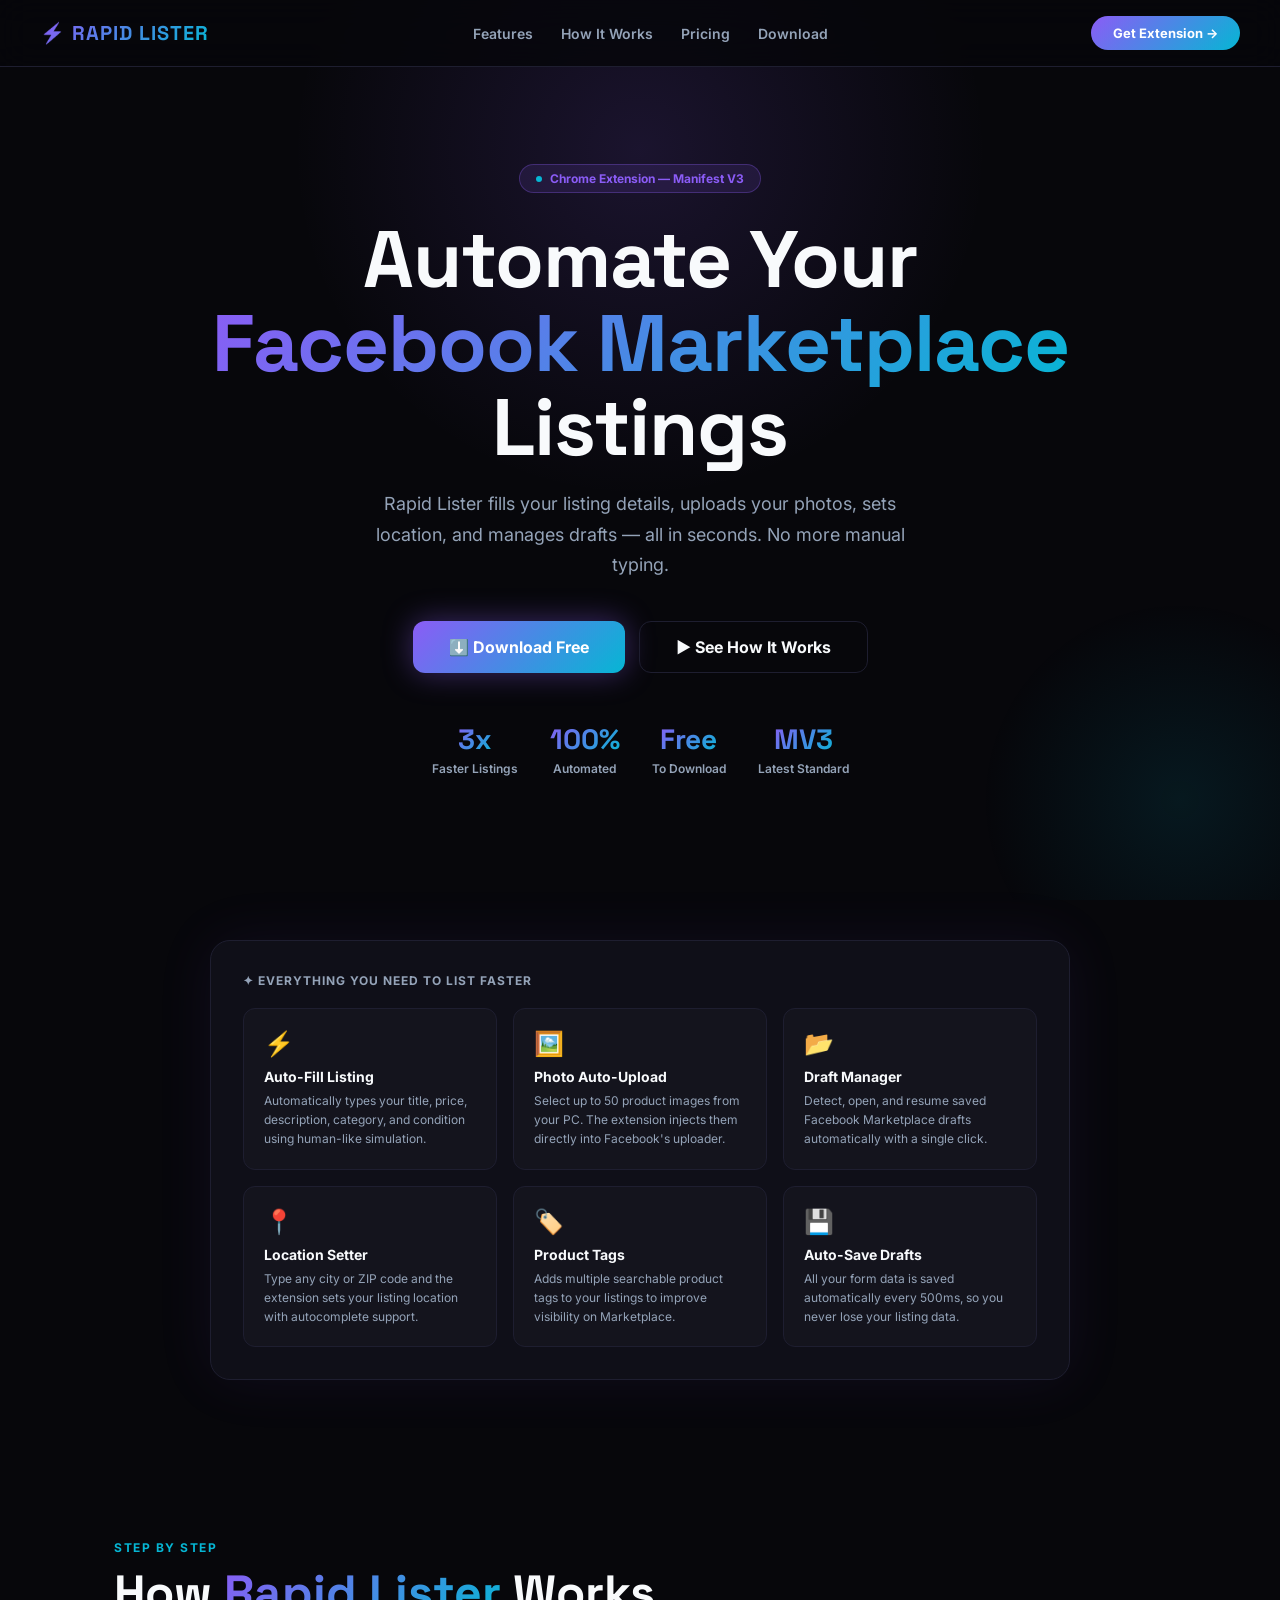
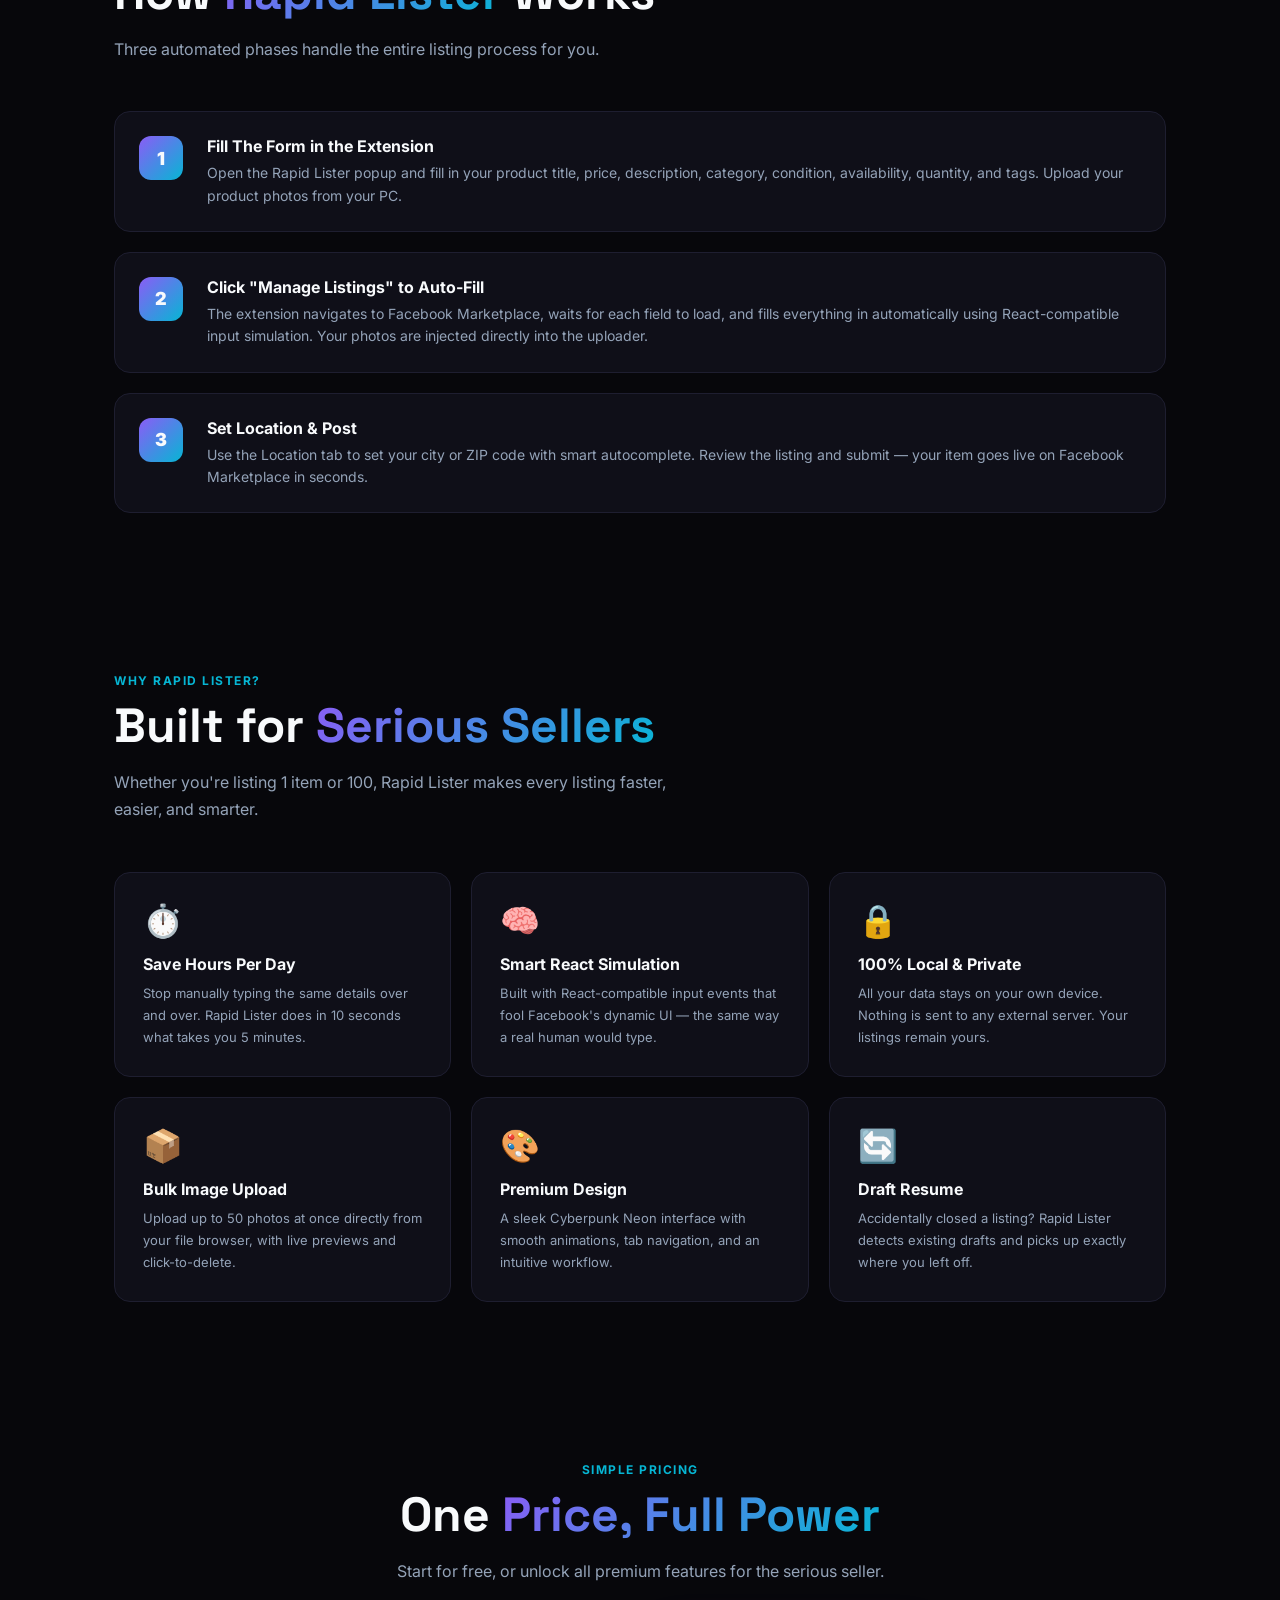
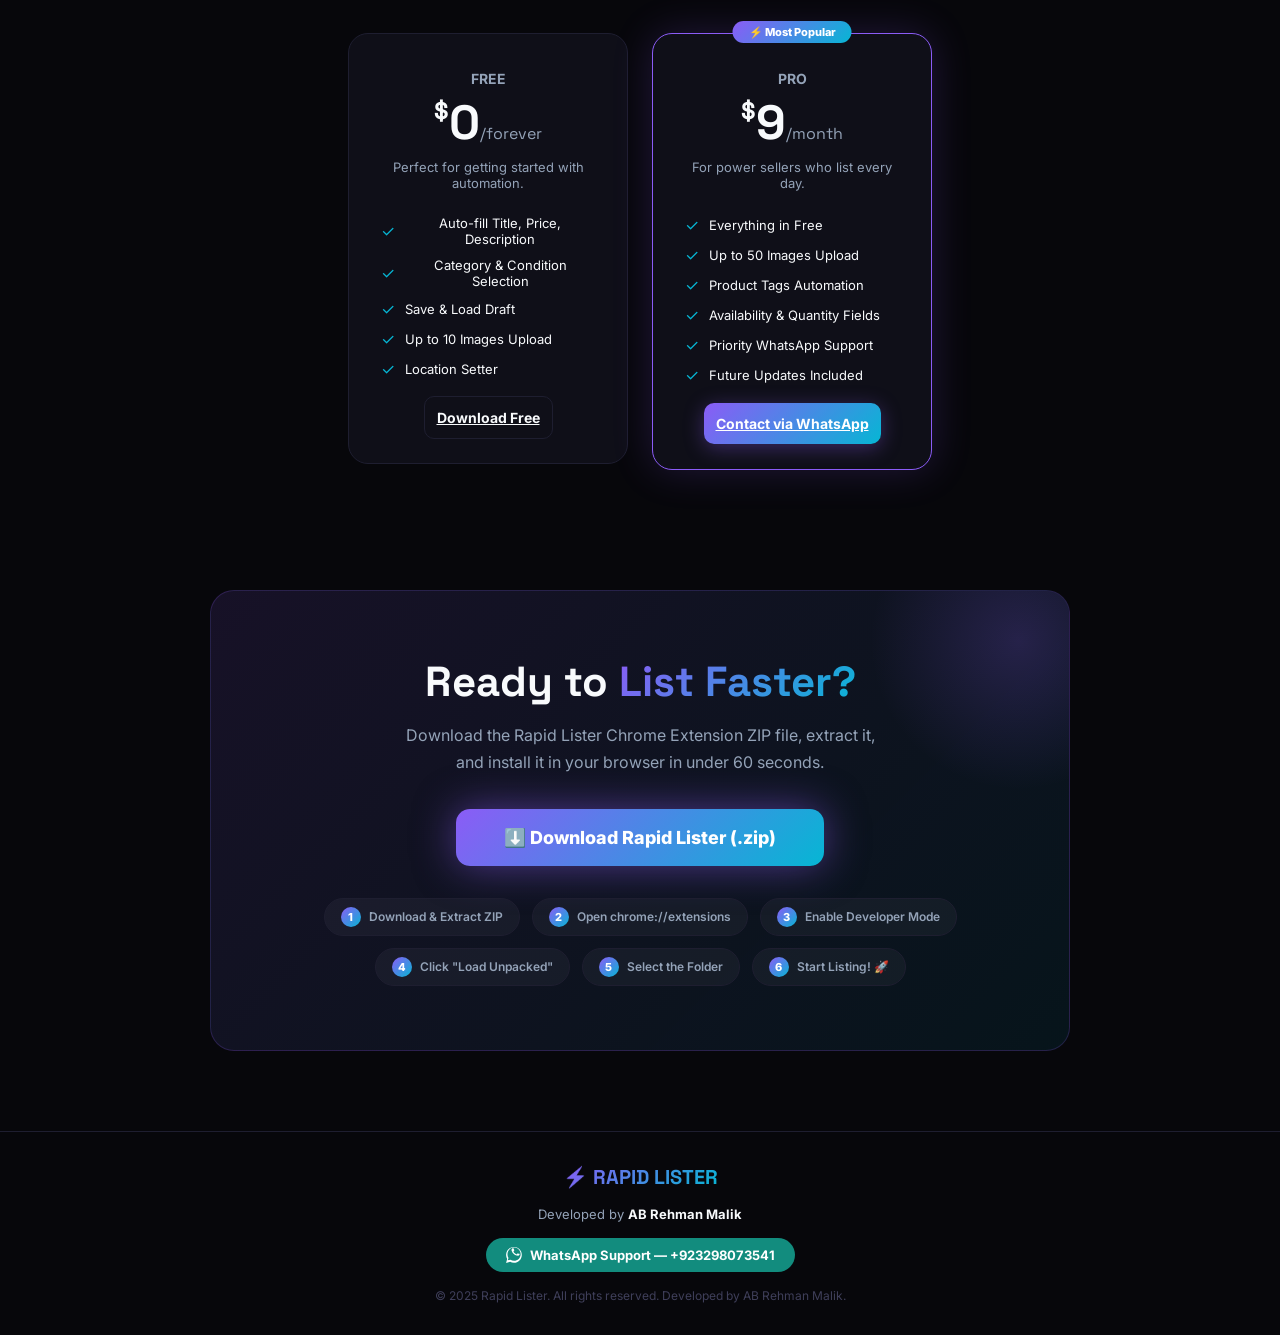
==== index.html @ e914347d "Add files via upload" ====
<!DOCTYPE html>
<html lang="en">
<head>
  <meta charset="UTF-8" />
  <meta name="viewport" content="width=device-width, initial-scale=1.0"/>
  <title>Rapid Lister – FB Marketplace Automation Extension</title>
  <meta name="description" content="Rapid Lister automates Facebook Marketplace listing creation. Fill, post, and manage listings in seconds with our powerful Chrome Extension.">
  <link rel="preconnect" href="https://fonts.googleapis.com">
  <link href="https://fonts.googleapis.com/css2?family=Inter:wght@400;600;700;900&family=Space+Grotesk:wght@400;600;700&display=swap" rel="stylesheet">
  <style>
    :root {
      --bg: #07070b;
      --card: #0f0f18;
      --border: #1e1e30;
      --violet: #8b5cf6;
      --cyan: #06b6d4;
      --red: #ef4444;
      --text: #f8fafc;
      --muted: #94a3b8;
    }
    * { margin: 0; padding: 0; box-sizing: border-box; }
    html { scroll-behavior: smooth; }
    body {
      font-family: 'Inter', sans-serif;
      background: var(--bg);
      color: var(--text);
      overflow-x: hidden;
    }

    /* ── NAV ── */
    nav {
      position: fixed; top: 0; left: 0; right: 0; z-index: 100;
      display: flex; align-items: center; justify-content: space-between;
      padding: 16px 40px;
      background: rgba(7,7,11,0.85);
      backdrop-filter: blur(16px);
      border-bottom: 1px solid var(--border);
    }
    .nav-logo {
      font-family: 'Space Grotesk', sans-serif;
      font-weight: 900; font-size: 20px;
      background: linear-gradient(135deg, var(--violet), var(--cyan));
      -webkit-background-clip: text; -webkit-text-fill-color: transparent;
      letter-spacing: 1px;
    }
    .nav-links { display: flex; gap: 28px; list-style: none; }
    .nav-links a {
      text-decoration: none; color: var(--muted); font-size: 14px; font-weight: 600;
      transition: color .2s;
    }
    .nav-links a:hover { color: var(--text); }
    .nav-cta {
      padding: 9px 22px; border-radius: 20px; font-size: 13px; font-weight: 700;
      background: linear-gradient(135deg, var(--violet), var(--cyan));
      color: #fff; text-decoration: none; border: none; cursor: pointer;
      transition: filter .2s, transform .1s;
    }
    .nav-cta:hover { filter: brightness(1.15); transform: scale(1.02); }

    /* ── HERO ── */
    .hero {
      min-height: 100vh;
      display: flex; flex-direction: column; align-items: center; justify-content: center;
      text-align: center; padding: 120px 24px 80px;
      position: relative; overflow: hidden;
    }
    .hero::before {
      content: '';
      position: absolute; top: -200px; left: 50%; transform: translateX(-50%);
      width: 700px; height: 700px;
      background: radial-gradient(circle, rgba(139,92,246,0.15) 0%, transparent 70%);
      pointer-events: none;
    }
    .hero::after {
      content: '';
      position: absolute; bottom: -100px; right: -100px;
      width: 400px; height: 400px;
      background: radial-gradient(circle, rgba(6,182,212,0.1) 0%, transparent 70%);
      pointer-events: none;
    }
    .badge {
      display: inline-flex; align-items: center; gap: 8px;
      background: rgba(139,92,246,0.12); border: 1px solid rgba(139,92,246,0.3);
      border-radius: 20px; padding: 6px 16px; font-size: 12px; font-weight: 700;
      color: var(--violet); margin-bottom: 24px;
      animation: fadeInDown .6s ease both;
    }
    .badge span { display: inline-block; width: 6px; height: 6px; border-radius: 50%; background: var(--cyan); animation: pulse 1.5s infinite; }
    .hero h1 {
      font-family: 'Space Grotesk', sans-serif;
      font-size: clamp(42px, 7vw, 80px);
      font-weight: 900; line-height: 1.05;
      letter-spacing: -1px;
      animation: fadeInUp .7s ease .1s both;
    }
    .hero h1 span {
      background: linear-gradient(135deg, var(--violet), var(--cyan));
      -webkit-background-clip: text; -webkit-text-fill-color: transparent;
    }
    .hero p {
      max-width: 560px; margin: 20px auto 0;
      font-size: 18px; color: var(--muted); line-height: 1.7;
      animation: fadeInUp .7s ease .2s both;
    }
    .hero-btns {
      display: flex; gap: 14px; margin-top: 40px; flex-wrap: wrap; justify-content: center;
      animation: fadeInUp .7s ease .3s both;
    }
    .btn-primary {
      display: inline-flex; align-items: center; gap: 10px;
      padding: 15px 36px; border-radius: 12px; font-size: 16px; font-weight: 700;
      background: linear-gradient(135deg, var(--violet), var(--cyan));
      color: #fff; text-decoration: none; border: none; cursor: pointer;
      box-shadow: 0 0 30px rgba(139,92,246,0.4);
      transition: filter .2s, transform .15s, box-shadow .2s;
    }
    .btn-primary:hover {
      filter: brightness(1.1); transform: translateY(-2px);
      box-shadow: 0 0 50px rgba(139,92,246,0.6);
    }
    .btn-outline {
      display: inline-flex; align-items: center; gap: 8px;
      padding: 15px 36px; border-radius: 12px; font-size: 16px; font-weight: 700;
      border: 1px solid var(--border); color: var(--text);
      text-decoration: none; background: transparent; cursor: pointer;
      transition: border-color .2s, background .2s;
    }
    .btn-outline:hover { border-color: var(--violet); background: rgba(139,92,246,0.06); }
    .hero-meta {
      display: flex; gap: 32px; margin-top: 48px; flex-wrap: wrap; justify-content: center;
      animation: fadeInUp .7s ease .4s both;
    }
    .hero-meta-item { display: flex; flex-direction: column; align-items: center; gap: 4px; }
    .hero-meta-num {
      font-family: 'Space Grotesk', sans-serif;
      font-size: 28px; font-weight: 900;
      background: linear-gradient(135deg, var(--violet), var(--cyan));
      -webkit-background-clip: text; -webkit-text-fill-color: transparent;
    }
    .hero-meta-label { font-size: 12px; color: var(--muted); font-weight: 600; }

    /* ── EXTENSION PREVIEW ── */
    .preview-section {
      padding: 40px 24px 80px; display: flex; justify-content: center;
    }
    .preview-card {
      background: var(--card); border: 1px solid var(--border);
      border-radius: 20px; padding: 32px; max-width: 860px; width: 100%;
      box-shadow: 0 0 60px rgba(139,92,246,0.08);
    }
    .preview-label {
      font-size: 12px; font-weight: 700; color: var(--muted);
      text-transform: uppercase; letter-spacing: 1px; margin-bottom: 20px;
    }
    .features-grid {
      display: grid; grid-template-columns: repeat(auto-fit, minmax(220px, 1fr)); gap: 16px;
    }
    .feat-card {
      background: rgba(255,255,255,0.02); border: 1px solid var(--border);
      border-radius: 12px; padding: 20px;
      transition: border-color .2s, background .2s;
    }
    .feat-card:hover { border-color: var(--violet); background: rgba(139,92,246,0.04); }
    .feat-icon { font-size: 24px; margin-bottom: 10px; }
    .feat-title { font-weight: 700; font-size: 14px; margin-bottom: 6px; }
    .feat-desc { font-size: 12px; color: var(--muted); line-height: 1.6; }

    /* ── SECTION WRAPPER ── */
    section { padding: 80px 24px; max-width: 1100px; margin: 0 auto; }
    .section-tag {
      font-size: 12px; font-weight: 700; text-transform: uppercase;
      letter-spacing: 1.5px; color: var(--cyan); margin-bottom: 12px;
    }
    .section-title {
      font-family: 'Space Grotesk', sans-serif;
      font-size: clamp(28px, 4vw, 48px); font-weight: 900; line-height: 1.1;
      margin-bottom: 16px;
    }
    .section-title span {
      background: linear-gradient(135deg, var(--violet), var(--cyan));
      -webkit-background-clip: text; -webkit-text-fill-color: transparent;
    }
    .section-sub { color: var(--muted); font-size: 16px; line-height: 1.7; max-width: 560px; }

    /* ── HOW IT WORKS ── */
    .steps { display: flex; flex-direction: column; gap: 20px; margin-top: 48px; }
    .step {
      display: flex; gap: 24px; align-items: flex-start;
      background: var(--card); border: 1px solid var(--border);
      border-radius: 16px; padding: 24px;
      transition: border-color .2s;
    }
    .step:hover { border-color: var(--cyan); }
    .step-num {
      width: 44px; height: 44px; border-radius: 12px; flex-shrink: 0;
      background: linear-gradient(135deg, var(--violet), var(--cyan));
      display: flex; align-items: center; justify-content: center;
      font-weight: 900; font-size: 18px;
    }
    .step-info h3 { font-weight: 700; font-size: 16px; margin-bottom: 6px; }
    .step-info p { color: var(--muted); font-size: 14px; line-height: 1.6; }

    /* ── BENEFITS ── */
    .benefits-grid {
      display: grid; grid-template-columns: repeat(auto-fit, minmax(280px, 1fr));
      gap: 20px; margin-top: 48px;
    }
    .benefit-card {
      background: var(--card); border: 1px solid var(--border);
      border-radius: 16px; padding: 28px;
      position: relative; overflow: hidden;
      transition: border-color .25s, transform .25s;
    }
    .benefit-card::before {
      content: ''; position: absolute; top: 0; left: 0; right: 0; height: 2px;
      background: linear-gradient(90deg, var(--violet), var(--cyan));
      opacity: 0; transition: opacity .25s;
    }
    .benefit-card:hover { border-color: var(--violet); transform: translateY(-4px); }
    .benefit-card:hover::before { opacity: 1; }
    .benefit-icon { font-size: 32px; margin-bottom: 14px; }
    .benefit-title { font-weight: 700; font-size: 16px; margin-bottom: 8px; }
    .benefit-desc { color: var(--muted); font-size: 13px; line-height: 1.7; }

    /* ── PRICING ── */
    .pricing-wrapper {
      display: flex; justify-content: center; gap: 24px; margin-top: 48px;
      flex-wrap: wrap; align-items: flex-start;
    }
    .price-card {
      background: var(--card); border: 1px solid var(--border);
      border-radius: 20px; padding: 36px 32px; width: 280px;
      position: relative; transition: transform .25s, box-shadow .25s;
    }
    .price-card:hover { transform: translateY(-6px); box-shadow: 0 20px 60px rgba(139,92,246,0.15); }
    .price-card.popular {
      border-color: var(--violet);
      box-shadow: 0 0 40px rgba(139,92,246,0.2);
    }
    .popular-tag {
      position: absolute; top: -13px; left: 50%; transform: translateX(-50%);
      background: linear-gradient(135deg, var(--violet), var(--cyan));
      color: #fff; font-size: 11px; font-weight: 800; padding: 4px 16px;
      border-radius: 20px; white-space: nowrap;
    }
    .price-name { font-weight: 700; font-size: 14px; color: var(--muted); margin-bottom: 12px; }
    .price-amount {
      font-family: 'Space Grotesk', sans-serif;
      font-size: 48px; font-weight: 900; line-height: 1;
    }
    .price-amount sup { font-size: 24px; vertical-align: top; margin-top: 8px; }
    .price-amount span { font-size: 16px; color: var(--muted); font-weight: 400; }
    .price-desc { color: var(--muted); font-size: 13px; margin: 12px 0 24px; }
    .price-features { list-style: none; display: flex; flex-direction: column; gap: 10px; margin-bottom: 28px; }
    .price-features li { display: flex; gap: 10px; align-items: center; font-size: 13px; }
    .check { color: var(--cyan); font-size: 16px; }
    .price-btn {
      width: 100%; padding: 12px; border-radius: 10px; font-size: 14px; font-weight: 700;
      cursor: pointer; border: none; transition: filter .2s, transform .15s;
    }
    .price-btn.solid {
      background: linear-gradient(135deg, var(--violet), var(--cyan)); color: #fff;
      box-shadow: 0 4px 20px rgba(139,92,246,0.35);
    }
    .price-btn.solid:hover { filter: brightness(1.1); transform: scale(1.02); }
    .price-btn.ghost { background: transparent; border: 1px solid var(--border); color: var(--text); }
    .price-btn.ghost:hover { border-color: var(--violet); }

    /* ── DOWNLOAD ── */
    .download-section {
      background: linear-gradient(135deg, rgba(139,92,246,0.12), rgba(6,182,212,0.08));
      border: 1px solid rgba(139,92,246,0.2);
      border-radius: 24px; padding: 64px 40px; text-align: center;
      margin: 40px 24px 80px; max-width: 860px; margin-left: auto; margin-right: auto;
      position: relative; overflow: hidden;
    }
    .download-section::before {
      content: ''; position: absolute; top: -100px; right: -100px;
      width: 300px; height: 300px;
      background: radial-gradient(circle, rgba(139,92,246,0.2) 0%, transparent 70%);
    }
    .download-section h2 {
      font-family: 'Space Grotesk', sans-serif;
      font-size: clamp(28px, 4vw, 42px); font-weight: 900; margin-bottom: 14px;
    }
    .download-section p { color: var(--muted); font-size: 16px; max-width: 480px; margin: 0 auto 32px; line-height: 1.7; }
    .download-btn {
      display: inline-flex; align-items: center; gap: 12px;
      padding: 18px 48px; border-radius: 14px; font-size: 18px; font-weight: 800;
      background: linear-gradient(135deg, var(--violet), var(--cyan));
      color: #fff; text-decoration: none; border: none; cursor: pointer;
      box-shadow: 0 0 40px rgba(139,92,246,0.5);
      transition: filter .2s, transform .15s, box-shadow .2s;
      animation: glow-pulse 2.5s ease-in-out infinite;
    }
    .download-btn:hover {
      filter: brightness(1.1); transform: translateY(-3px);
      box-shadow: 0 0 70px rgba(139,92,246,0.7);
    }
    .install-steps {
      display: flex; justify-content: center; gap: 12px; margin-top: 32px; flex-wrap: wrap;
    }
    .install-step {
      display: flex; align-items: center; gap: 8px;
      background: rgba(255,255,255,0.04); border: 1px solid var(--border);
      border-radius: 20px; padding: 8px 16px; font-size: 12px; color: var(--muted); font-weight: 600;
    }
    .install-step .num {
      width: 20px; height: 20px; border-radius: 50%;
      background: linear-gradient(135deg, var(--violet), var(--cyan));
      color: #fff; font-size: 11px; font-weight: 800;
      display: flex; align-items: center; justify-content: center; flex-shrink: 0;
    }

    /* ── FOOTER ── */
    footer {
      border-top: 1px solid var(--border);
      padding: 32px 40px;
      display: flex; flex-direction: column; align-items: center; gap: 16px;
      text-align: center;
    }
    .footer-logo {
      font-family: 'Space Grotesk', sans-serif; font-weight: 900; font-size: 20px;
      background: linear-gradient(135deg, var(--violet), var(--cyan));
      -webkit-background-clip: text; -webkit-text-fill-color: transparent;
    }
    .footer-dev { font-size: 13px; color: var(--muted); }
    .footer-dev strong { color: var(--text); }
    .whatsapp-link {
      display: inline-flex; align-items: center; gap: 8px;
      background: #128c7e; color: #fff; text-decoration: none;
      padding: 9px 20px; border-radius: 20px; font-size: 13px; font-weight: 700;
      transition: background .2s;
    }
    .whatsapp-link:hover { background: #075e54; }
    .footer-copy { font-size: 12px; color: #3f3f5a; }

    /* ── ANIMATIONS ── */
    @keyframes fadeInUp {
      from { opacity: 0; transform: translateY(20px); }
      to { opacity: 1; transform: translateY(0); }
    }
    @keyframes fadeInDown {
      from { opacity: 0; transform: translateY(-10px); }
      to { opacity: 1; transform: translateY(0); }
    }
    @keyframes pulse {
      0%, 100% { opacity: 1; transform: scale(1); }
      50% { opacity: 0.5; transform: scale(0.7); }
    }
    @keyframes glow-pulse {
      0%, 100% { box-shadow: 0 0 40px rgba(139,92,246,0.5); }
      50% { box-shadow: 0 0 70px rgba(6,182,212,0.6); }
    }
    @keyframes float-text {
      0%, 100% { transform: translateY(0); }
      50% { transform: translateY(-6px); }
    }

    /* ── RESPONSIVE ── */
    @media (max-width: 640px) {
      nav { padding: 14px 20px; }
      .nav-links { display: none; }
      .hero-btns { flex-direction: column; align-items: center; }
    }
  </style>
</head>
<body>

  <!-- NAV -->
  <nav>
    <div class="nav-logo">⚡ RAPID LISTER</div>
    <ul class="nav-links">
      <li><a href="#features">Features</a></li>
      <li><a href="#how">How It Works</a></li>
      <li><a href="#pricing">Pricing</a></li>
      <li><a href="#download">Download</a></li>
    </ul>
    <a href="#download" class="nav-cta">Get Extension →</a>
  </nav>

  <!-- HERO -->
  <div class="hero">
    <div class="badge"><span></span> Chrome Extension — Manifest V3</div>
    <h1>Automate Your<br><span>Facebook Marketplace</span><br>Listings</h1>
    <p>Rapid Lister fills your listing details, uploads your photos, sets location, and manages drafts — all in seconds. No more manual typing.</p>
    <div class="hero-btns">
      <a href="#download" class="btn-primary">
        ⬇️ Download Free
      </a>
      <a href="#how" class="btn-outline">
        ▶ See How It Works
      </a>
    </div>
    <div class="hero-meta">
      <div class="hero-meta-item">
        <div class="hero-meta-num">3x</div>
        <div class="hero-meta-label">Faster Listings</div>
      </div>
      <div class="hero-meta-item">
        <div class="hero-meta-num">100%</div>
        <div class="hero-meta-label">Automated</div>
      </div>
      <div class="hero-meta-item">
        <div class="hero-meta-num">Free</div>
        <div class="hero-meta-label">To Download</div>
      </div>
      <div class="hero-meta-item">
        <div class="hero-meta-num">MV3</div>
        <div class="hero-meta-label">Latest Standard</div>
      </div>
    </div>
  </div>

  <!-- FEATURE CARDS -->
  <div class="preview-section" id="features">
    <div class="preview-card">
      <div class="preview-label">✦ Everything You Need to List Faster</div>
      <div class="features-grid">
        <div class="feat-card">
          <div class="feat-icon">⚡</div>
          <div class="feat-title">Auto-Fill Listing</div>
          <div class="feat-desc">Automatically types your title, price, description, category, and condition using human-like simulation.</div>
        </div>
        <div class="feat-card">
          <div class="feat-icon">🖼️</div>
          <div class="feat-title">Photo Auto-Upload</div>
          <div class="feat-desc">Select up to 50 product images from your PC. The extension injects them directly into Facebook's uploader.</div>
        </div>
        <div class="feat-card">
          <div class="feat-icon">📂</div>
          <div class="feat-title">Draft Manager</div>
          <div class="feat-desc">Detect, open, and resume saved Facebook Marketplace drafts automatically with a single click.</div>
        </div>
        <div class="feat-card">
          <div class="feat-icon">📍</div>
          <div class="feat-title">Location Setter</div>
          <div class="feat-desc">Type any city or ZIP code and the extension sets your listing location with autocomplete support.</div>
        </div>
        <div class="feat-card">
          <div class="feat-icon">🏷️</div>
          <div class="feat-title">Product Tags</div>
          <div class="feat-desc">Adds multiple searchable product tags to your listings to improve visibility on Marketplace.</div>
        </div>
        <div class="feat-card">
          <div class="feat-icon">💾</div>
          <div class="feat-title">Auto-Save Drafts</div>
          <div class="feat-desc">All your form data is saved automatically every 500ms, so you never lose your listing data.</div>
        </div>
      </div>
    </div>
  </div>

  <!-- HOW IT WORKS -->
  <section id="how">
    <div class="section-tag">Step by Step</div>
    <div class="section-title">How <span>Rapid Lister</span> Works</div>
    <div class="section-sub">Three automated phases handle the entire listing process for you.</div>
    <div class="steps">
      <div class="step">
        <div class="step-num">1</div>
        <div class="step-info">
          <h3>Fill The Form in the Extension</h3>
          <p>Open the Rapid Lister popup and fill in your product title, price, description, category, condition, availability, quantity, and tags. Upload your product photos from your PC.</p>
        </div>
      </div>
      <div class="step">
        <div class="step-num">2</div>
        <div class="step-info">
          <h3>Click "Manage Listings" to Auto-Fill</h3>
          <p>The extension navigates to Facebook Marketplace, waits for each field to load, and fills everything in automatically using React-compatible input simulation. Your photos are injected directly into the uploader.</p>
        </div>
      </div>
      <div class="step">
        <div class="step-num">3</div>
        <div class="step-info">
          <h3>Set Location & Post</h3>
          <p>Use the Location tab to set your city or ZIP code with smart autocomplete. Review the listing and submit — your item goes live on Facebook Marketplace in seconds.</p>
        </div>
      </div>
    </div>
  </section>

  <!-- BENEFITS -->
  <section>
    <div class="section-tag">Why Rapid Lister?</div>
    <div class="section-title">Built for <span>Serious Sellers</span></div>
    <div class="section-sub">Whether you're listing 1 item or 100, Rapid Lister makes every listing faster, easier, and smarter.</div>
    <div class="benefits-grid">
      <div class="benefit-card">
        <div class="benefit-icon">⏱️</div>
        <div class="benefit-title">Save Hours Per Day</div>
        <div class="benefit-desc">Stop manually typing the same details over and over. Rapid Lister does in 10 seconds what takes you 5 minutes.</div>
      </div>
      <div class="benefit-card">
        <div class="benefit-icon">🧠</div>
        <div class="benefit-title">Smart React Simulation</div>
        <div class="benefit-desc">Built with React-compatible input events that fool Facebook's dynamic UI — the same way a real human would type.</div>
      </div>
      <div class="benefit-card">
        <div class="benefit-icon">🔒</div>
        <div class="benefit-title">100% Local & Private</div>
        <div class="benefit-desc">All your data stays on your own device. Nothing is sent to any external server. Your listings remain yours.</div>
      </div>
      <div class="benefit-card">
        <div class="benefit-icon">📦</div>
        <div class="benefit-title">Bulk Image Upload</div>
        <div class="benefit-desc">Upload up to 50 photos at once directly from your file browser, with live previews and click-to-delete.</div>
      </div>
      <div class="benefit-card">
        <div class="benefit-icon">🎨</div>
        <div class="benefit-title">Premium Design</div>
        <div class="benefit-desc">A sleek Cyberpunk Neon interface with smooth animations, tab navigation, and an intuitive workflow.</div>
      </div>
      <div class="benefit-card">
        <div class="benefit-icon">🔄</div>
        <div class="benefit-title">Draft Resume</div>
        <div class="benefit-desc">Accidentally closed a listing? Rapid Lister detects existing drafts and picks up exactly where you left off.</div>
      </div>
    </div>
  </section>

  <!-- PRICING -->
  <section id="pricing" style="text-align:center;">
    <div class="section-tag">Simple Pricing</div>
    <div class="section-title">One <span>Price, Full Power</span></div>
    <div class="section-sub" style="margin:0 auto;">Start for free, or unlock all premium features for the serious seller.</div>
    <div class="pricing-wrapper">
      <div class="price-card">
        <div class="price-name">FREE</div>
        <div class="price-amount"><sup>$</sup>0<span>/forever</span></div>
        <div class="price-desc">Perfect for getting started with automation.</div>
        <ul class="price-features">
          <li><span class="check">✓</span> Auto-fill Title, Price, Description</li>
          <li><span class="check">✓</span> Category & Condition Selection</li>
          <li><span class="check">✓</span> Save & Load Draft</li>
          <li><span class="check">✓</span> Up to 10 Images Upload</li>
          <li><span class="check">✓</span> Location Setter</li>
        </ul>
        <a href="#download" class="price-btn ghost">Download Free</a>
      </div>

      <div class="price-card popular">
        <div class="popular-tag">⚡ Most Popular</div>
        <div class="price-name">PRO</div>
        <div class="price-amount"><sup>$</sup>9<span>/month</span></div>
        <div class="price-desc">For power sellers who list every day.</div>
        <ul class="price-features">
          <li><span class="check">✓</span> Everything in Free</li>
          <li><span class="check">✓</span> Up to 50 Images Upload</li>
          <li><span class="check">✓</span> Product Tags Automation</li>
          <li><span class="check">✓</span> Availability & Quantity Fields</li>
          <li><span class="check">✓</span> Priority WhatsApp Support</li>
          <li><span class="check">✓</span> Future Updates Included</li>
        </ul>
        <a href="https://wa.me/923298073541" target="_blank" class="price-btn solid">Contact via WhatsApp</a>
      </div>
    </div>
  </section>

  <!-- DOWNLOAD -->
  <div class="download-section" id="download">
    <h2>Ready to <span style="background:linear-gradient(135deg,#8b5cf6,#06b6d4);-webkit-background-clip:text;-webkit-text-fill-color:transparent;">List Faster?</span></h2>
    <p>Download the Rapid Lister Chrome Extension ZIP file, extract it, and install it in your browser in under 60 seconds.</p>
    <a href="RapidLister-Extension.zip" download class="download-btn">
      ⬇️ Download Rapid Lister (.zip)
    </a>
    <div class="install-steps">
      <div class="install-step"><span class="num">1</span> Download & Extract ZIP</div>
      <div class="install-step"><span class="num">2</span> Open chrome://extensions</div>
      <div class="install-step"><span class="num">3</span> Enable Developer Mode</div>
      <div class="install-step"><span class="num">4</span> Click "Load Unpacked"</div>
      <div class="install-step"><span class="num">5</span> Select the Folder</div>
      <div class="install-step"><span class="num">6</span> Start Listing! 🚀</div>
    </div>
  </div>

  <!-- FOOTER -->
  <footer>
    <div class="footer-logo">⚡ RAPID LISTER</div>
    <div class="footer-dev">Developed by <strong>AB Rehman Malik</strong></div>
    <a href="https://wa.me/923298073541" target="_blank" class="whatsapp-link">
      <svg viewBox="0 0 24 24" width="16" height="16" fill="currentColor">
        <path d="M.057 24l1.687-6.163c-1.041-1.804-1.588-3.849-1.587-5.946C.003 5.324 5.328 0 11.859 0c3.166.001 6.141 1.233 8.377 3.469 2.235 2.237 3.465 5.212 3.464 8.379-.003 6.535-5.328 11.86-11.859 11.86-2.002-.001-3.973-.51-5.716-1.48L0 24zm6.59-4.846c1.6.95 3.498 1.45 5.432 1.451h.005c5.454 0 9.895-4.442 9.897-9.896.001-2.642-1.025-5.125-2.887-6.988C17.227 1.858 14.746.834 12.102.834h-.01c-5.454 0-9.894 4.44-9.899 9.895-.001 1.996.52 3.942 1.508 5.66l-.999 3.649 3.755-.984zm13.415-8.583c-.302-.15-1.78-.879-2.056-.979-.275-.1-.476-.15-.675.15-.199.299-.773.979-.948 1.179-.175.199-.349.224-.651.075-.3-.15-1.267-.467-2.414-1.49-1.077-.96-1.805-2.146-2.016-2.513-.213-.367-.023-.566.158-.746.162-.162.349-.4.524-.6.175-.2.233-.349.349-.582.116-.233.058-.439-.029-.588-.087-.149-.675-1.628-.925-2.228-.243-.584-.489-.505-.675-.515-.174-.01-.374-.01-.573-.01-.199 0-.524.075-.798.374-.275.299-1.05 1.024-1.05 2.5s1.075 2.9 1.225 3.1c.15.199 2.113 3.227 5.12 4.526.714.31 1.272.496 1.708.635.717.229 1.37.196 1.885.119.574-.086 1.78-.729 2.03-1.433.25-.704.25-1.307.175-1.433-.075-.125-.275-.199-.576-.349z"/>
      </svg>
      WhatsApp Support — +923298073541
    </a>
    <div class="footer-copy">© 2025 Rapid Lister. All rights reserved. Developed by AB Rehman Malik.</div>
  </footer>

</body>
</html>
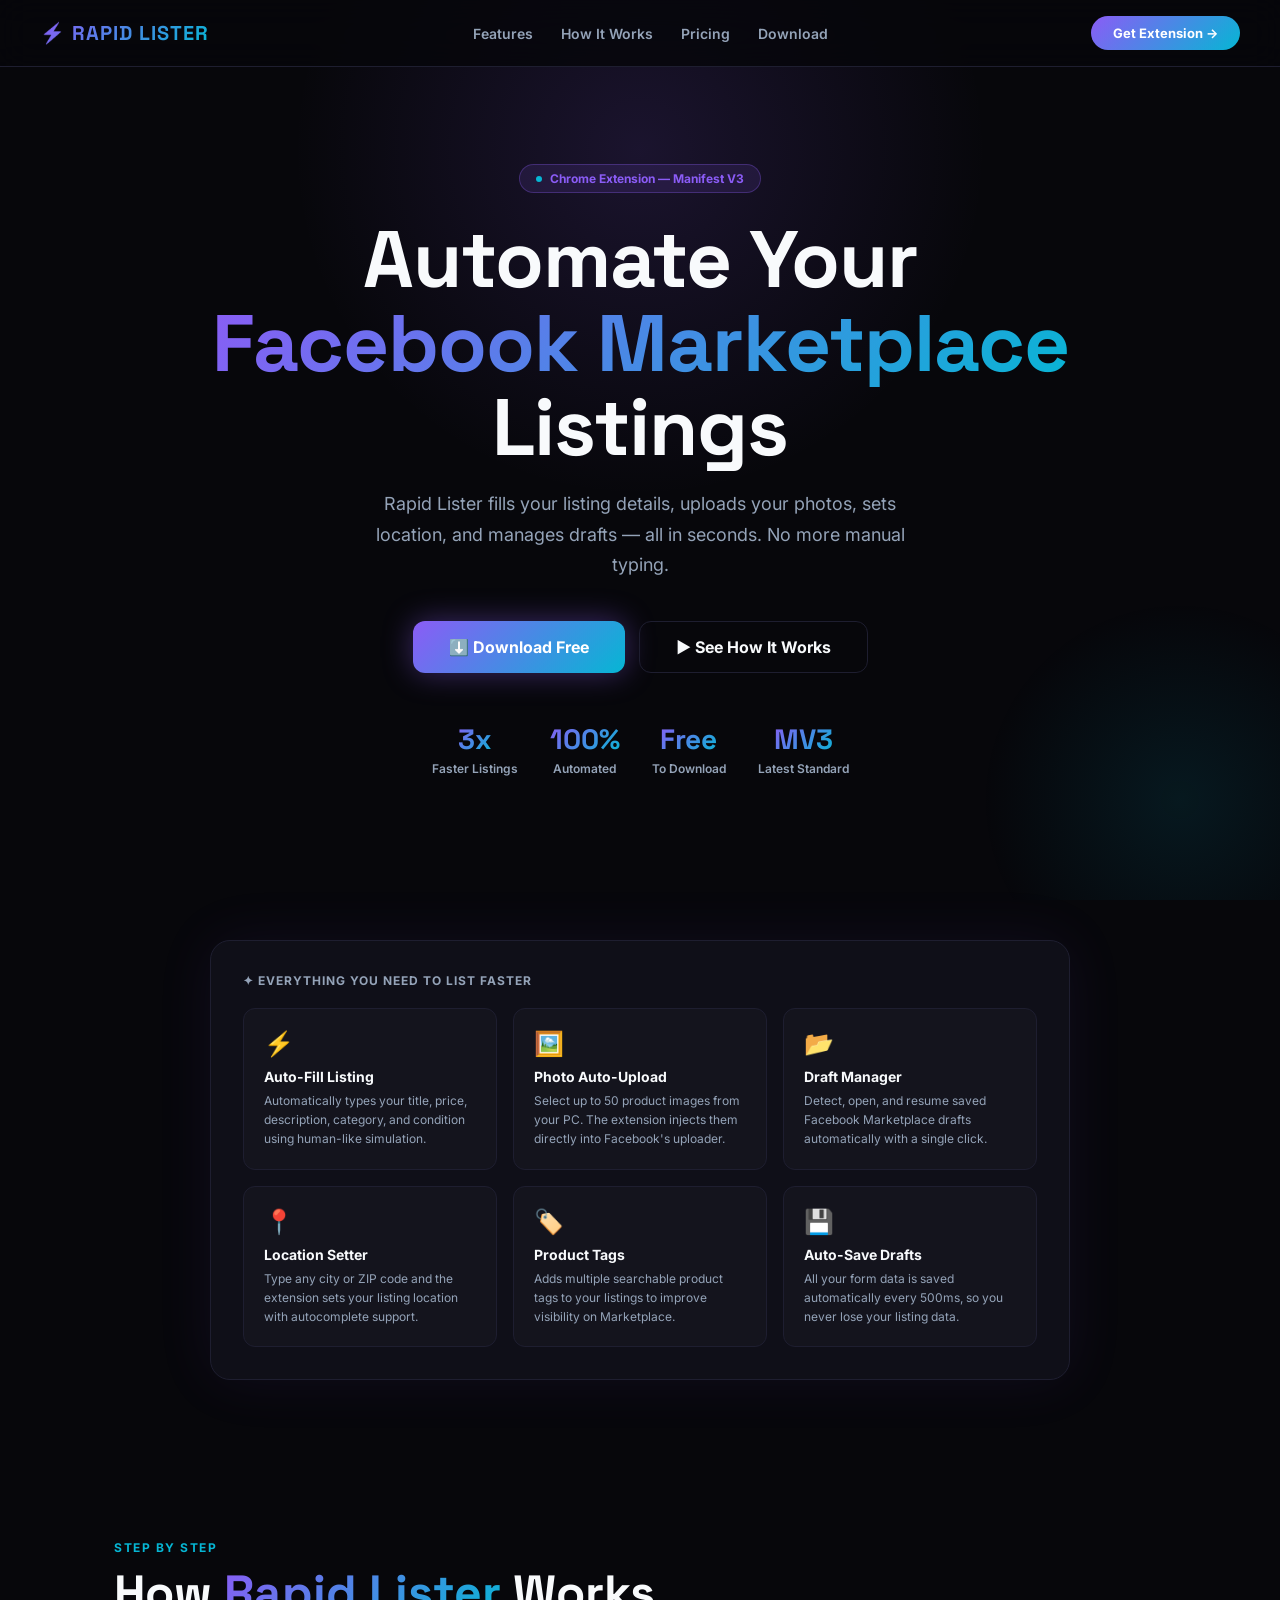
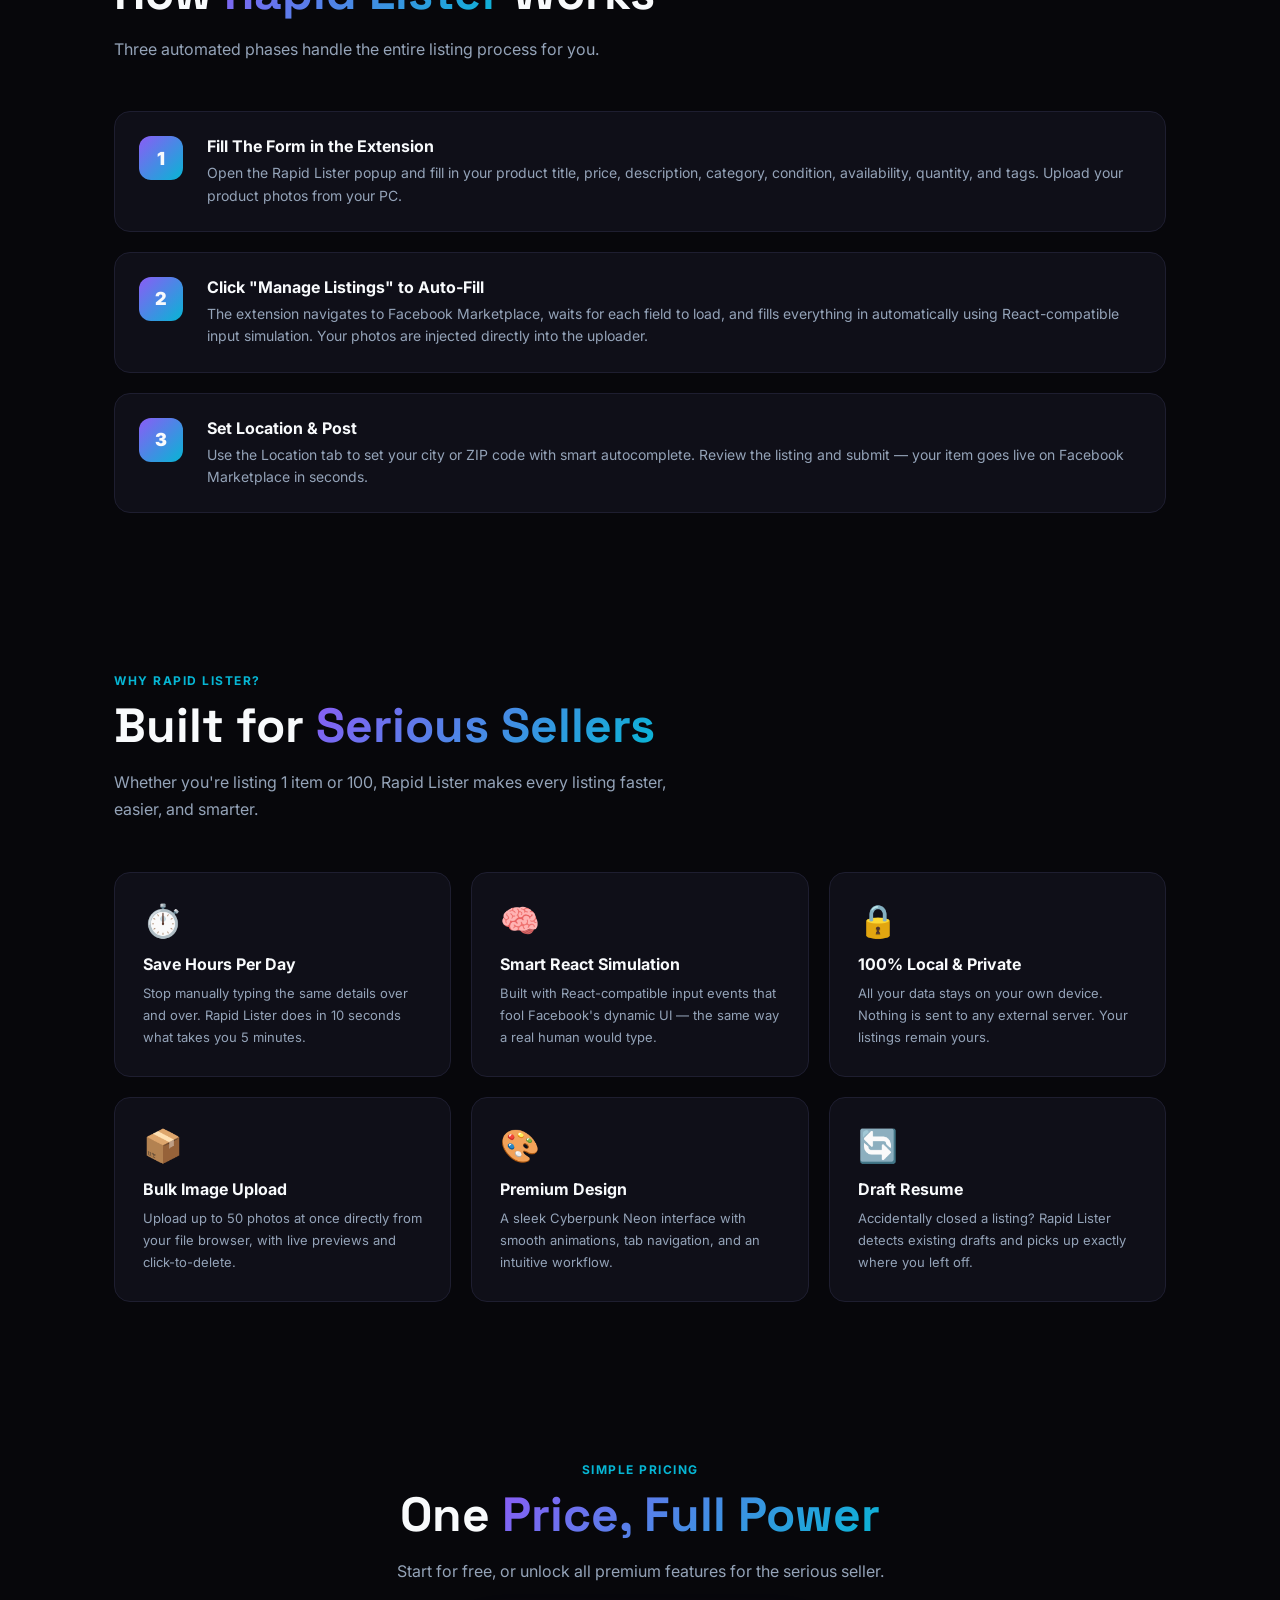
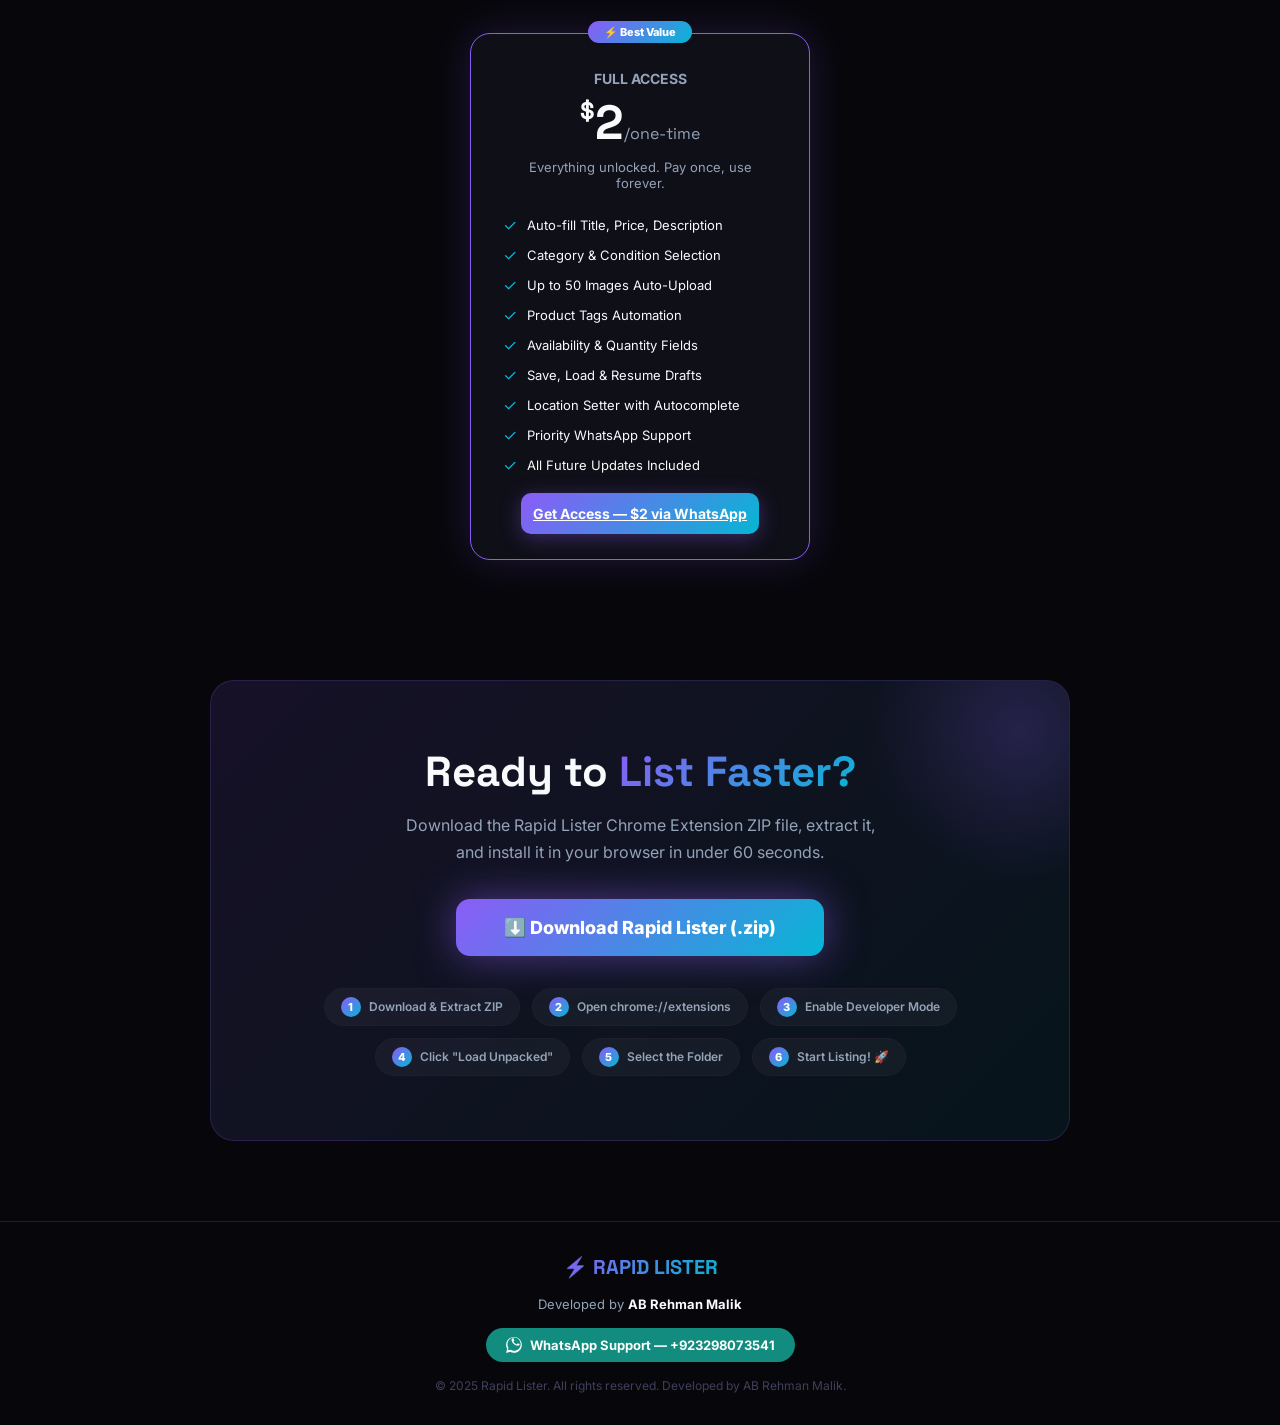
==== commit 00e6f5d9: "Add files via upload" ====
--- a/index.html
+++ b/index.html
@@ -526,34 +526,23 @@
     <div class="section-title">One <span>Price, Full Power</span></div>
     <div class="section-sub" style="margin:0 auto;">Start for free, or unlock all premium features for the serious seller.</div>
     <div class="pricing-wrapper">
-      <div class="price-card">
-        <div class="price-name">FREE</div>
-        <div class="price-amount"><sup>$</sup>0<span>/forever</span></div>
-        <div class="price-desc">Perfect for getting started with automation.</div>
+      <div class="price-card popular" style="width:340px;">
+        <div class="popular-tag">⚡ Best Value</div>
+        <div class="price-name">FULL ACCESS</div>
+        <div class="price-amount"><sup>$</sup>2<span>/one-time</span></div>
+        <div class="price-desc">Everything unlocked. Pay once, use forever.</div>
         <ul class="price-features">
           <li><span class="check">✓</span> Auto-fill Title, Price, Description</li>
           <li><span class="check">✓</span> Category & Condition Selection</li>
-          <li><span class="check">✓</span> Save & Load Draft</li>
-          <li><span class="check">✓</span> Up to 10 Images Upload</li>
-          <li><span class="check">✓</span> Location Setter</li>
-        </ul>
-        <a href="#download" class="price-btn ghost">Download Free</a>
-      </div>
-
-      <div class="price-card popular">
-        <div class="popular-tag">⚡ Most Popular</div>
-        <div class="price-name">PRO</div>
-        <div class="price-amount"><sup>$</sup>9<span>/month</span></div>
-        <div class="price-desc">For power sellers who list every day.</div>
-        <ul class="price-features">
-          <li><span class="check">✓</span> Everything in Free</li>
-          <li><span class="check">✓</span> Up to 50 Images Upload</li>
+          <li><span class="check">✓</span> Up to 50 Images Auto-Upload</li>
           <li><span class="check">✓</span> Product Tags Automation</li>
           <li><span class="check">✓</span> Availability & Quantity Fields</li>
+          <li><span class="check">✓</span> Save, Load & Resume Drafts</li>
+          <li><span class="check">✓</span> Location Setter with Autocomplete</li>
           <li><span class="check">✓</span> Priority WhatsApp Support</li>
-          <li><span class="check">✓</span> Future Updates Included</li>
+          <li><span class="check">✓</span> All Future Updates Included</li>
         </ul>
-        <a href="https://wa.me/923298073541" target="_blank" class="price-btn solid">Contact via WhatsApp</a>
+        <a href="https://wa.me/923298073541" target="_blank" class="price-btn solid">Get Access — $2 via WhatsApp</a>
       </div>
     </div>
   </section>
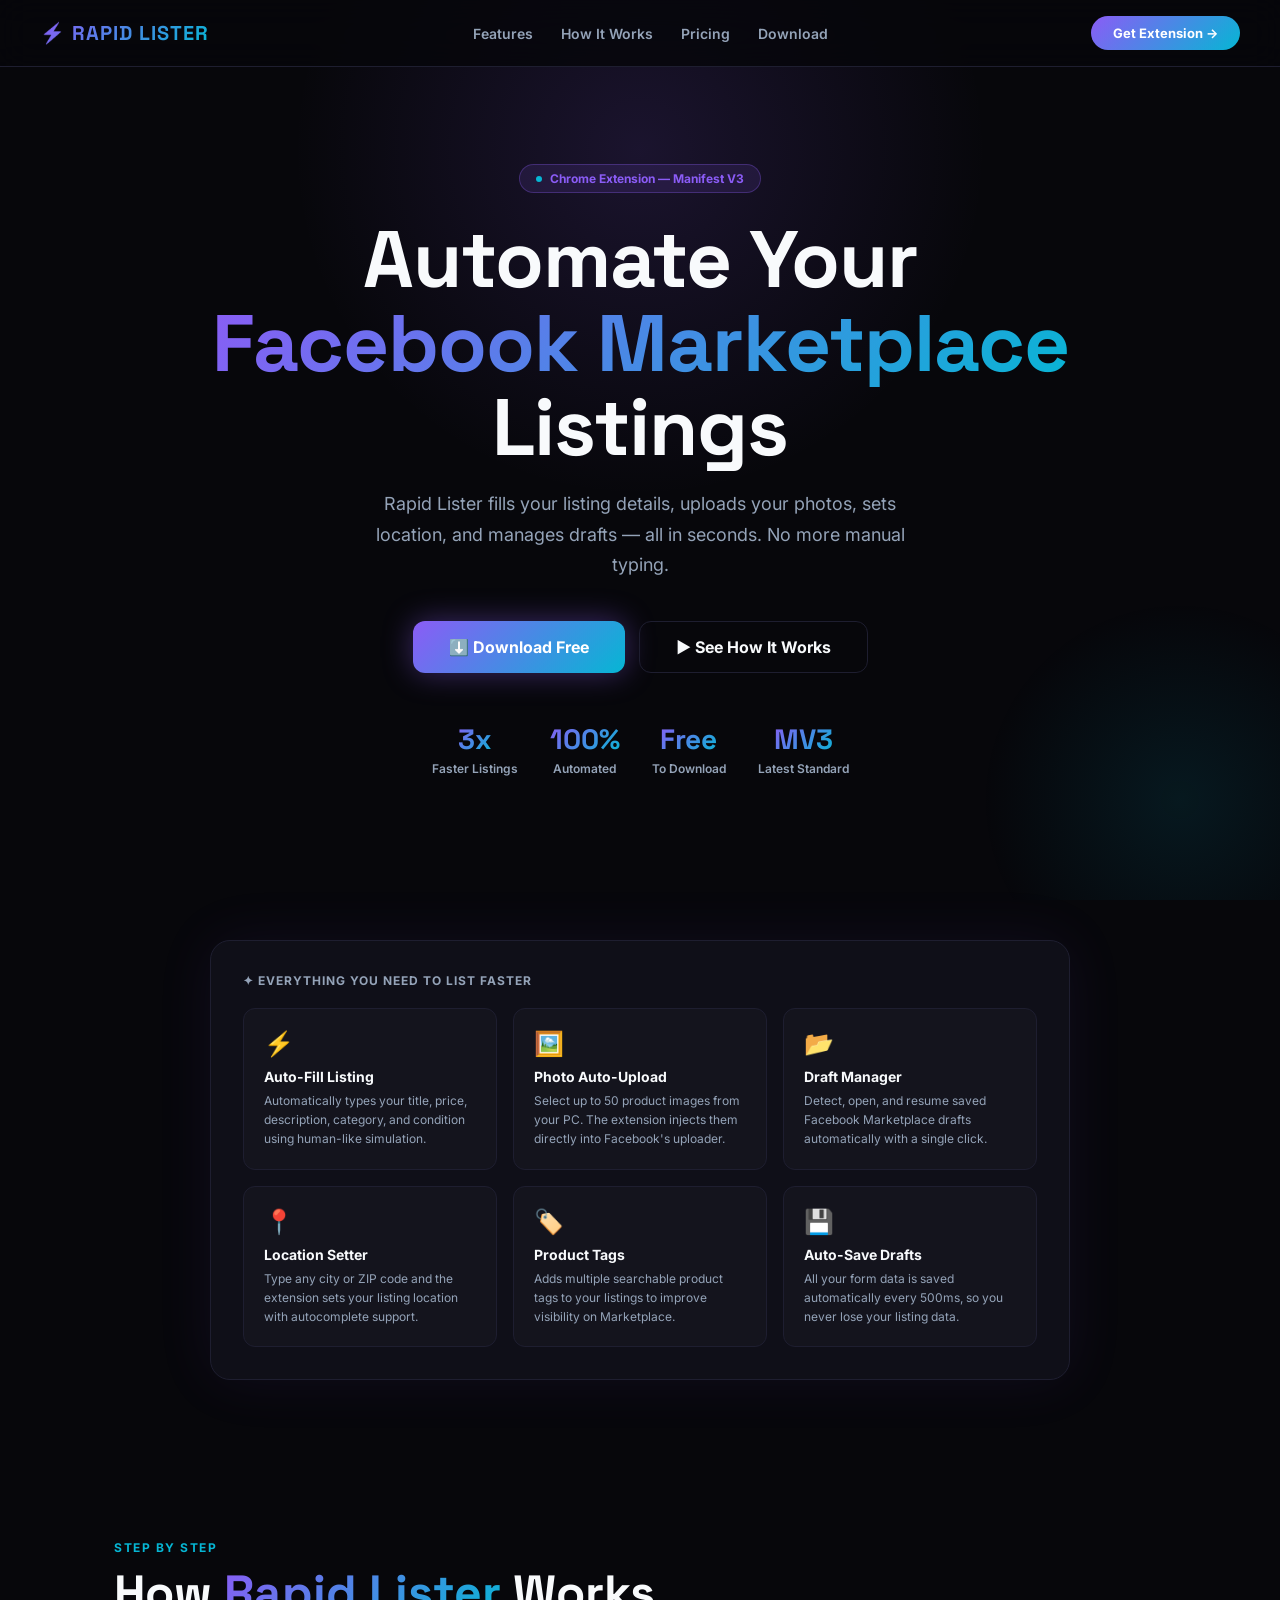
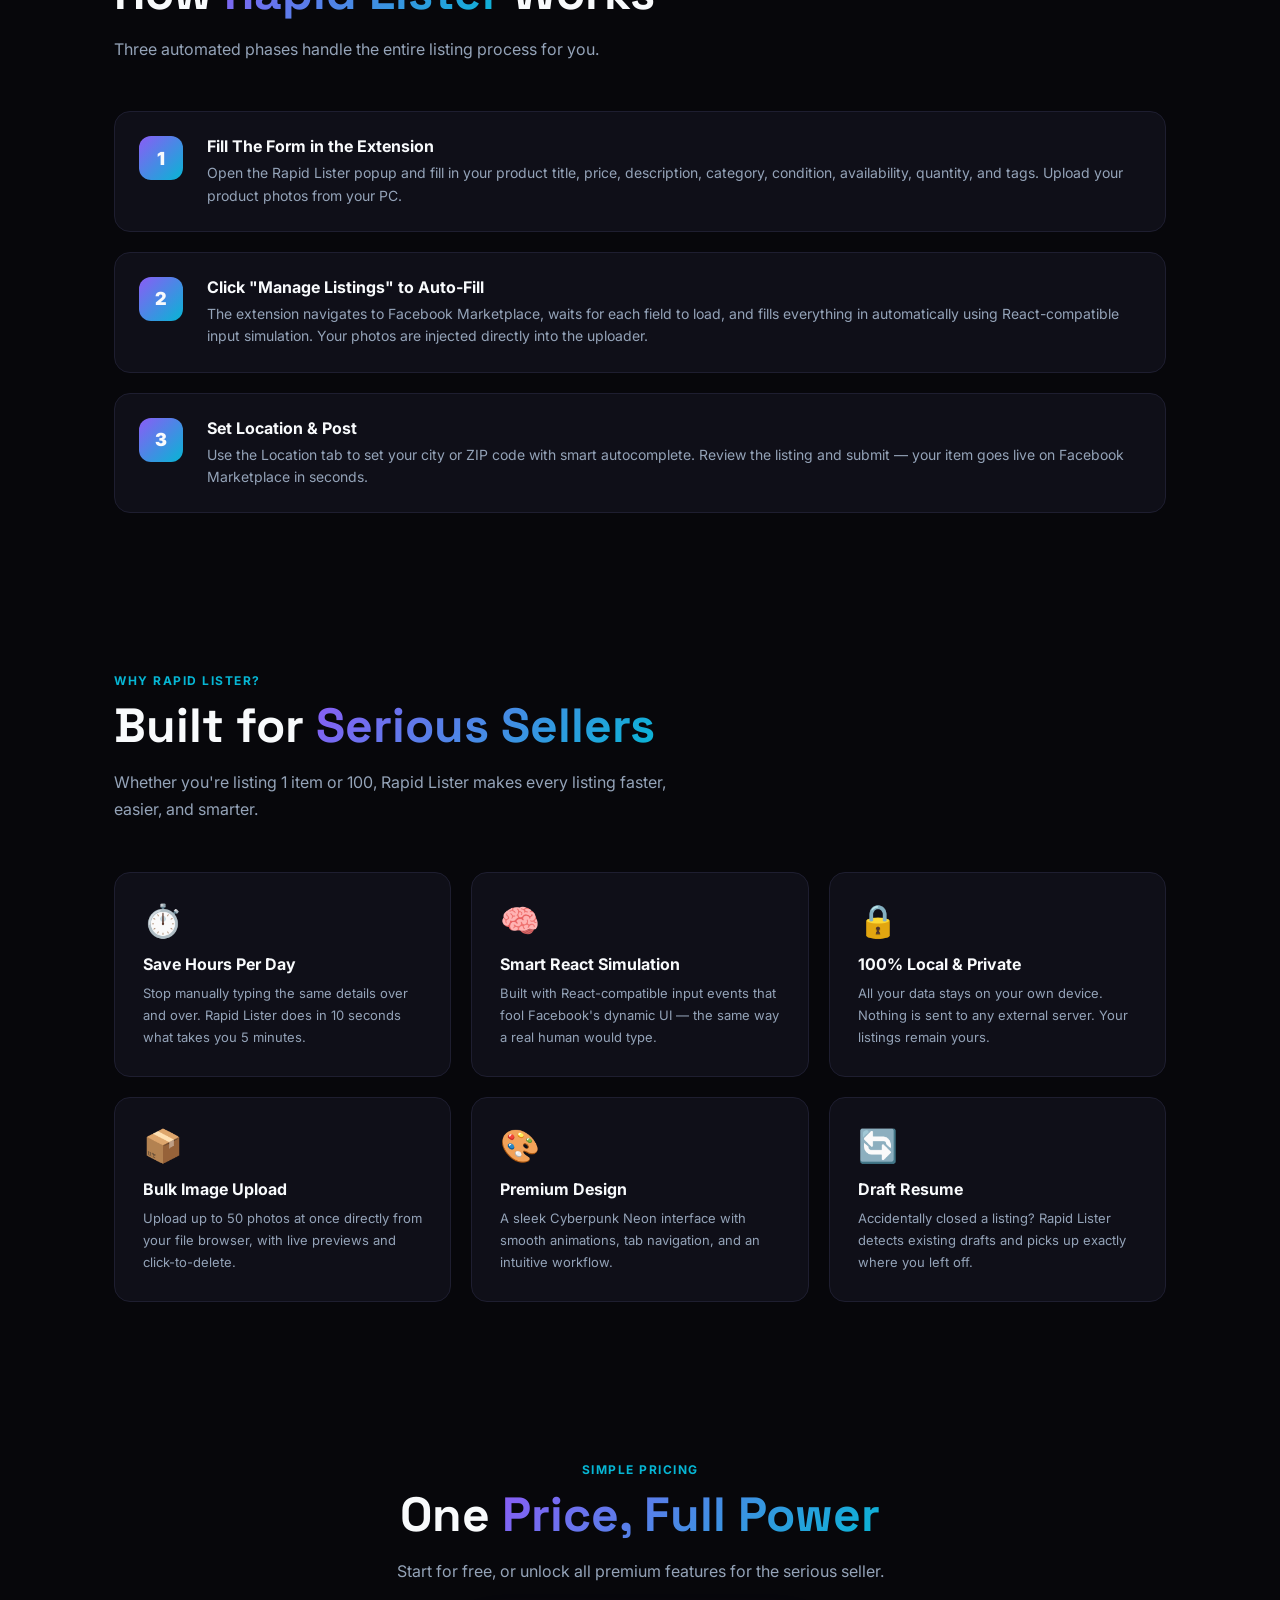
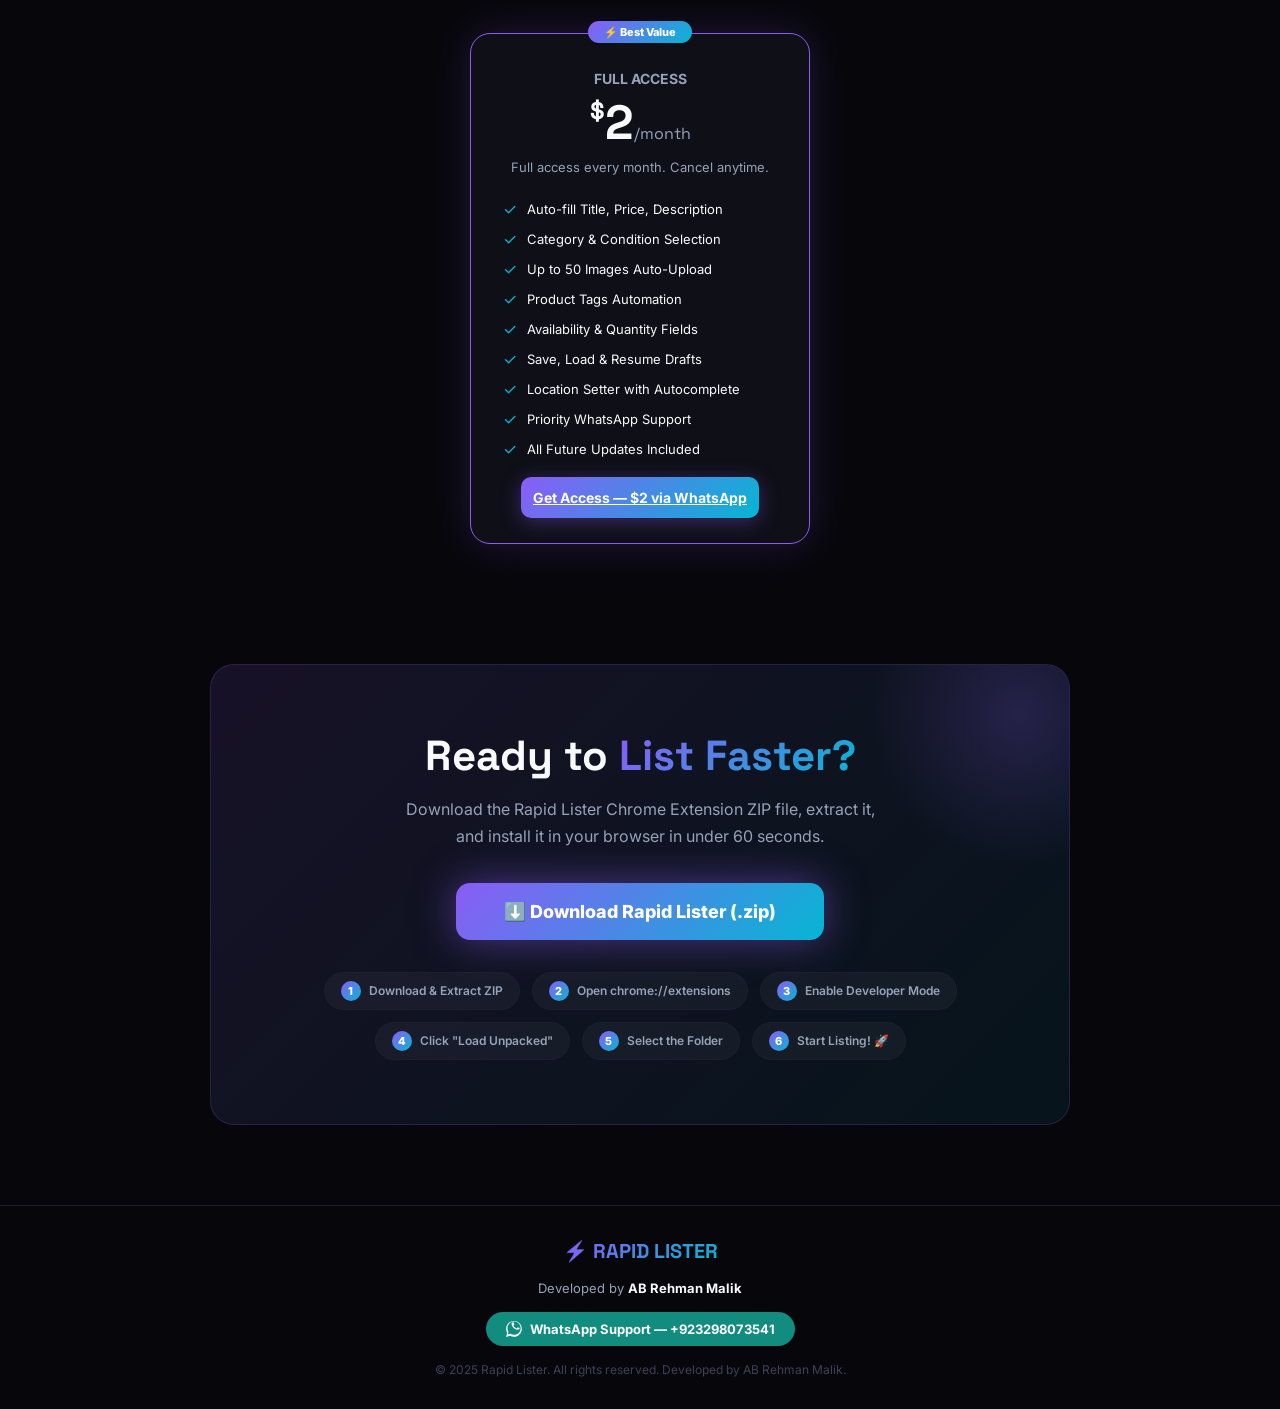
==== commit 7ede5dc9: "Add files via upload" ====
--- a/index.html
+++ b/index.html
@@ -529,8 +529,8 @@
       <div class="price-card popular" style="width:340px;">
         <div class="popular-tag">⚡ Best Value</div>
         <div class="price-name">FULL ACCESS</div>
-        <div class="price-amount"><sup>$</sup>2<span>/one-time</span></div>
-        <div class="price-desc">Everything unlocked. Pay once, use forever.</div>
+        <div class="price-amount"><sup>$</sup>2<span>/month</span></div>
+        <div class="price-desc">Full access every month. Cancel anytime.</div>
         <ul class="price-features">
           <li><span class="check">✓</span> Auto-fill Title, Price, Description</li>
           <li><span class="check">✓</span> Category & Condition Selection</li>
